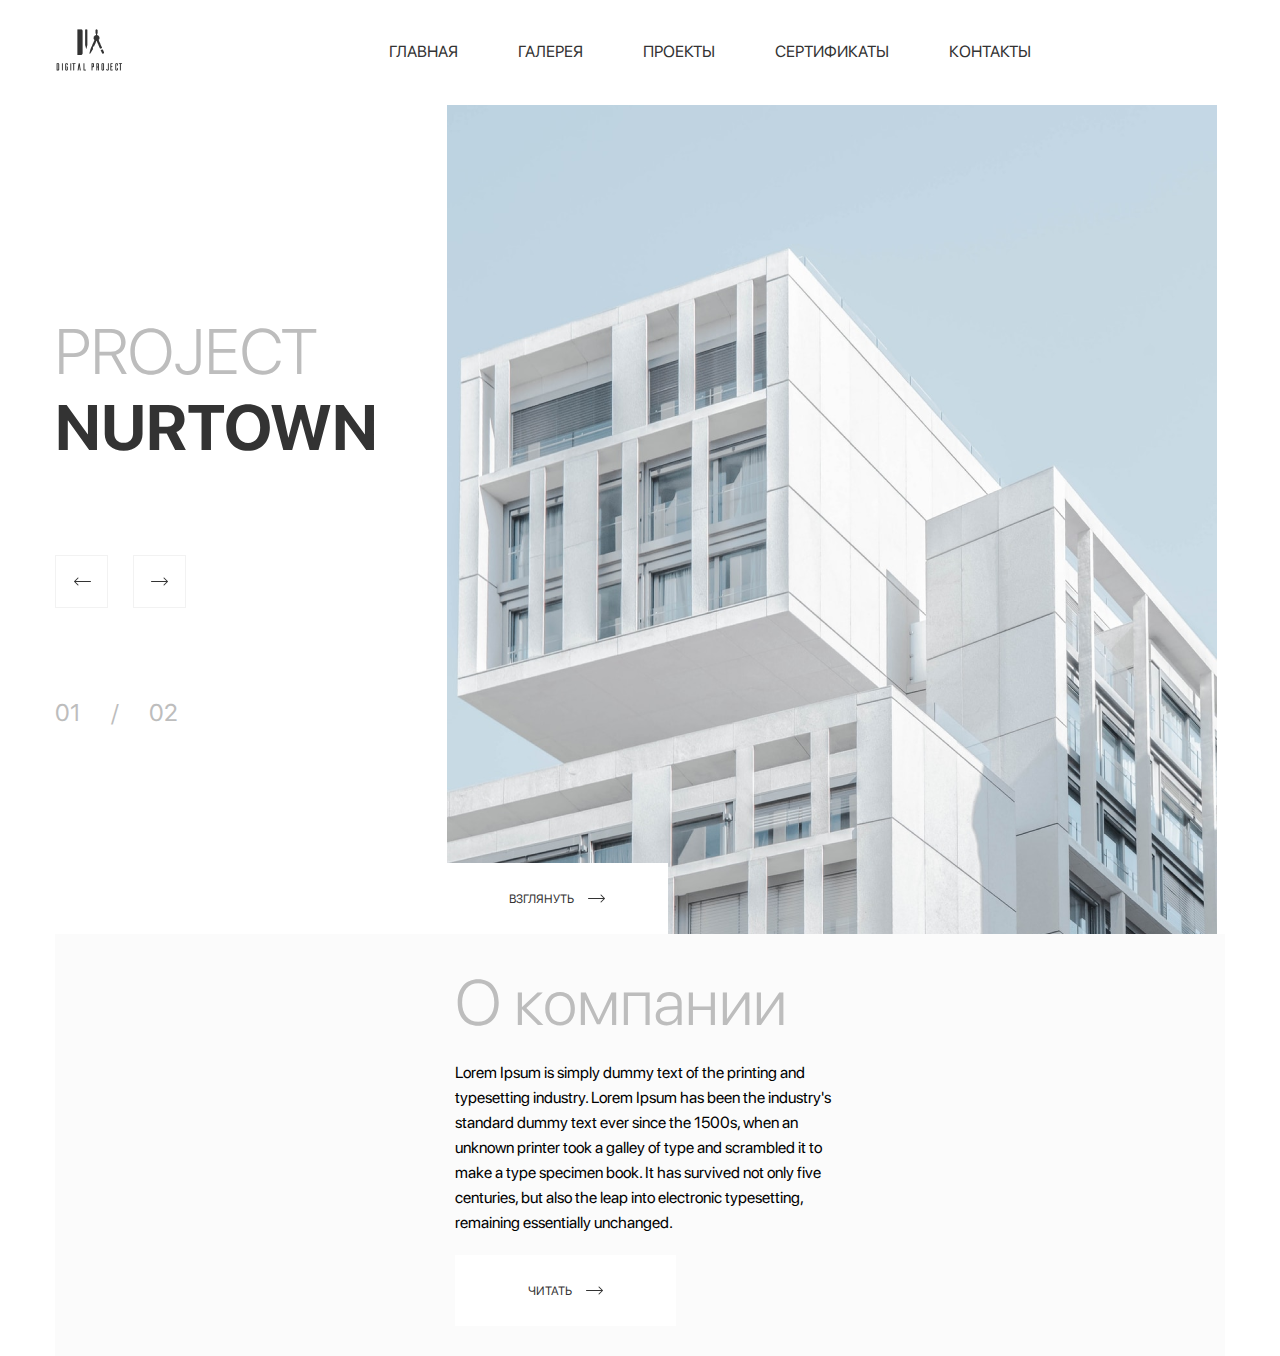
==== index.html @ 96fd4542 "s" ====
<!DOCTYPE html>
<html lang="en">
<head>
    <meta charset="UTF-8">
    <meta name="viewport" content="width=device-width, initial-scale=1.0">
    <title>DIGITAL PROJECT</title>
    <link rel="stylesheet" href="style.css">
</head>
<body>
    <div class="container">
        <header class="logo-navigation">
            <img src="image/logo.png" alt="" class="logo">
            <nav class="navigation">
                <a href="">ГЛАВНАЯ</a>
                <a href="">ГАЛЕРЕЯ</a>
                <a href="">ПРОЕКТЫ</a>
                <a href="">СЕРТИФИКАТЫ</a>
                <a href="">КОНТАКТЫ</a>
            </nav>
        </header>

        <div class="PROJECT-NURTOWN">
            <div class="name-button">
                <h1>PROJECT<br>
                <span id="NURTOWN">NURTOWN</span></h1>

                <div class="button-slider">
                    <button id="prev"><img src="image/row-right.png" alt=""></button>
                    <button id="next"><img src="image/row-right.png" alt=""></button>
                </div>

                <div class="num-slides">
                    <h2><span class="num-change">01</span> / 02</h2>
                </div>
            </div>

            <div class="slider-wrapper">
                <button class="transition-button">ВЗГЛЯНУТЬ <img src="image/row-right.png" alt=""></button>
                <div class="slider">                    
                    <img src="image/PN1.png" alt="" id="slide-1">
                    <img src="image/PN2.jpg" alt="" id="slide-2">
                </div>
            </div>
        </div>

        <div class="About-Company">
            <!-- <div class="photo-office">
                <div class="right-photo">
                    <img src="image/about_company1.png" alt="">
                    <img src="image/about_company3.png" alt="">
                </div>
                <img src="image/about_company2.png" alt="">
            </div> -->

            <div class="adout-us">
                <h1>О компании</h1>
                <p>Lorem Ipsum is simply dummy text of the printing and typesetting industry. Lorem Ipsum has been the industry's standard dummy text ever since the 1500s, when an unknown printer took a galley of type and scrambled it to make a type specimen book. It has survived not only five centuries, but also the leap into electronic typesetting, remaining essentially unchanged.</p>
                <button class="transition-button">ЧИТАТЬ <img src="image/row-right.png" alt=""></button>
            </div>
        </div>
    </div>
    <script src="main.js"></script>
</body>
</html>
---- style.css ----
@font-face{
    font-family: 'TTHoves-reg';
    src: url(font/TTHoves/TTHoves-Regular.eot);
}
@font-face{
    font-family: 'TTHoves-light';
    src: url(font/TTHoves/TTHoves-Light.eot);
}
@font-face{
    font-family: 'TTHoves-bold';
    src: url(font/TTHoves/TTHoves-Bold.eot);
}
@font-face{
    font-family: 'SFPD-bold';
    src: url(font/SFPD/SF-Pro-Display-Bold.otf);
}
@font-face{
    font-family: 'SFPD-reg';
    src: url(font/SFPD/SF-Pro-Display-Regular.otf);
}
@font-face{
    font-family: 'SFPD-light';
    src: url(font/SFPD/SF-Pro-Display-Light.otf);
}
*{
    margin: 0 auto;
    padding: 0;
    font-family: 'SFPD-reg';
    font-weight: 300;
    text-decoration: none;
    color: #333333;
}
.hidden{
    display: none;
}
/* Общий контейнер */
.container{
    max-width: 1170px;
    width: 100%;
    margin-top: 29px;
}
/* блок с навигацией и лого */
.logo-navigation{
    display: flex;
    justify-content: space-between;
    align-items: center;
    margin-bottom: 32px;
}
/* лого */
.logo{
    margin: 0;
}
/* стили для ссылок в навигации */
.navigation a{
    padding: 0px 30px;
    display: inline-block;
}
.navigation a::after{
	content: "";
    display: block;
    bottom: -3px;
    width: 0;
    left: 0;
    right: 0;
    margin: 0 auto;
    height: 1px;
    background-color: #333333;
    transition: width 0.5s, opacity 0.8s;
}
.navigation a::before{
	content: "";
    display: block;
    bottom: -3px;
    width: 0;
    height: 1px;
    left: 0;
    right: 0;
    margin: 0 auto;
    background-color: #333333;
    transition: width 0.5s, opacity 0.8s;
}
.navigation a:hover:after,
.navigation a:hover:before{
    width: 100%;
    left: 0;
    right: 0;
    margin: 0 auto;
}
.navigation{
margin-left: 20%;
    display: flex;
}
/* блок с слайдером */
.PROJECT-NURTOWN{
    display: flex;
}
.name-button{
    margin: 0;
    display: flex;
    flex-direction: column;
    justify-content: center;
}
.name-button h1{
    color: #BDBDBD;
    font-family: 'SFPD-light';
    font-size: 64px;
}
#NURTOWN{
    font-family: 'SFPD-bold';
    font-size: 64px;
}
.button-slider{
    margin: 90px 0px;
}
/* кнопки переключения слайдов и их стили */
#prev,#next{
    width: 53px;
    height: 53px;
    background-color: #ffff;
    border: #F2F2F2 solid 1px;
    transition: 1s;
}
#prev:hover
,#next:hover{
    background-color: #F9F9F9;
}
#prev img{
    transform: scaleX(-1);
}
#prev{
    margin-right: 22px;
}
/* номер слайда */
.num-slides{
    margin: 0;
}
.num-slides h2{
    word-spacing:25px;
    color: #BDBDBD;
}
.num-change{
    
    color: #BDBDBD;
}
/* слайдер */
.slider{
    width: 770px;
    height: 829px;
    z-index: 1;
}
.slide-active{
    opacity: 1;
}
#slide-1, #slide-2{
    position: absolute;
    width: 770px;
    height: 829px;
    transition: opacity 2s ease; 
    z-index: 0;
}

.slider-wrapper button{
    z-index: 2;
    position: absolute;
}
.transition-button{
    text-align: center;
    word-spacing:12px;
    width: 221px;
    height: 71px;
    border: none;
    background-color: white;
    cursor: pointer;
    font-size: 12px;
}
.slider-wrapper{
    margin-left: 69px;
    display: flex;
    align-items: end;
}

.About-Company{
    background-color: #FBFBFB;
    display: flex;
    align-items: center;
    justify-content: center;
}
.adout-us h1{
    font-family: 'SFPD-light';
    font-size: 64px;
    color: #BDBDBD;
}
.adout-us p{
    color:black;
    line-height: 25px;
    max-width: 400px;
    margin: 20px 0px;
}
.adout-us{
    margin: 30px 0px 30px 30px;
}
.right-photo{
    display: flex;
    flex-direction: column;
    margin-right: 30px;
}
.right-photo img:first-child{
    margin-bottom: 30px;
}
.photo-office{
    display: flex;
    align-items: center;
    margin: 30px 0px;
}





@media (max-width:768px) {
    .navigation{
        margin-left: 20%;
        display: flex;
    }
}
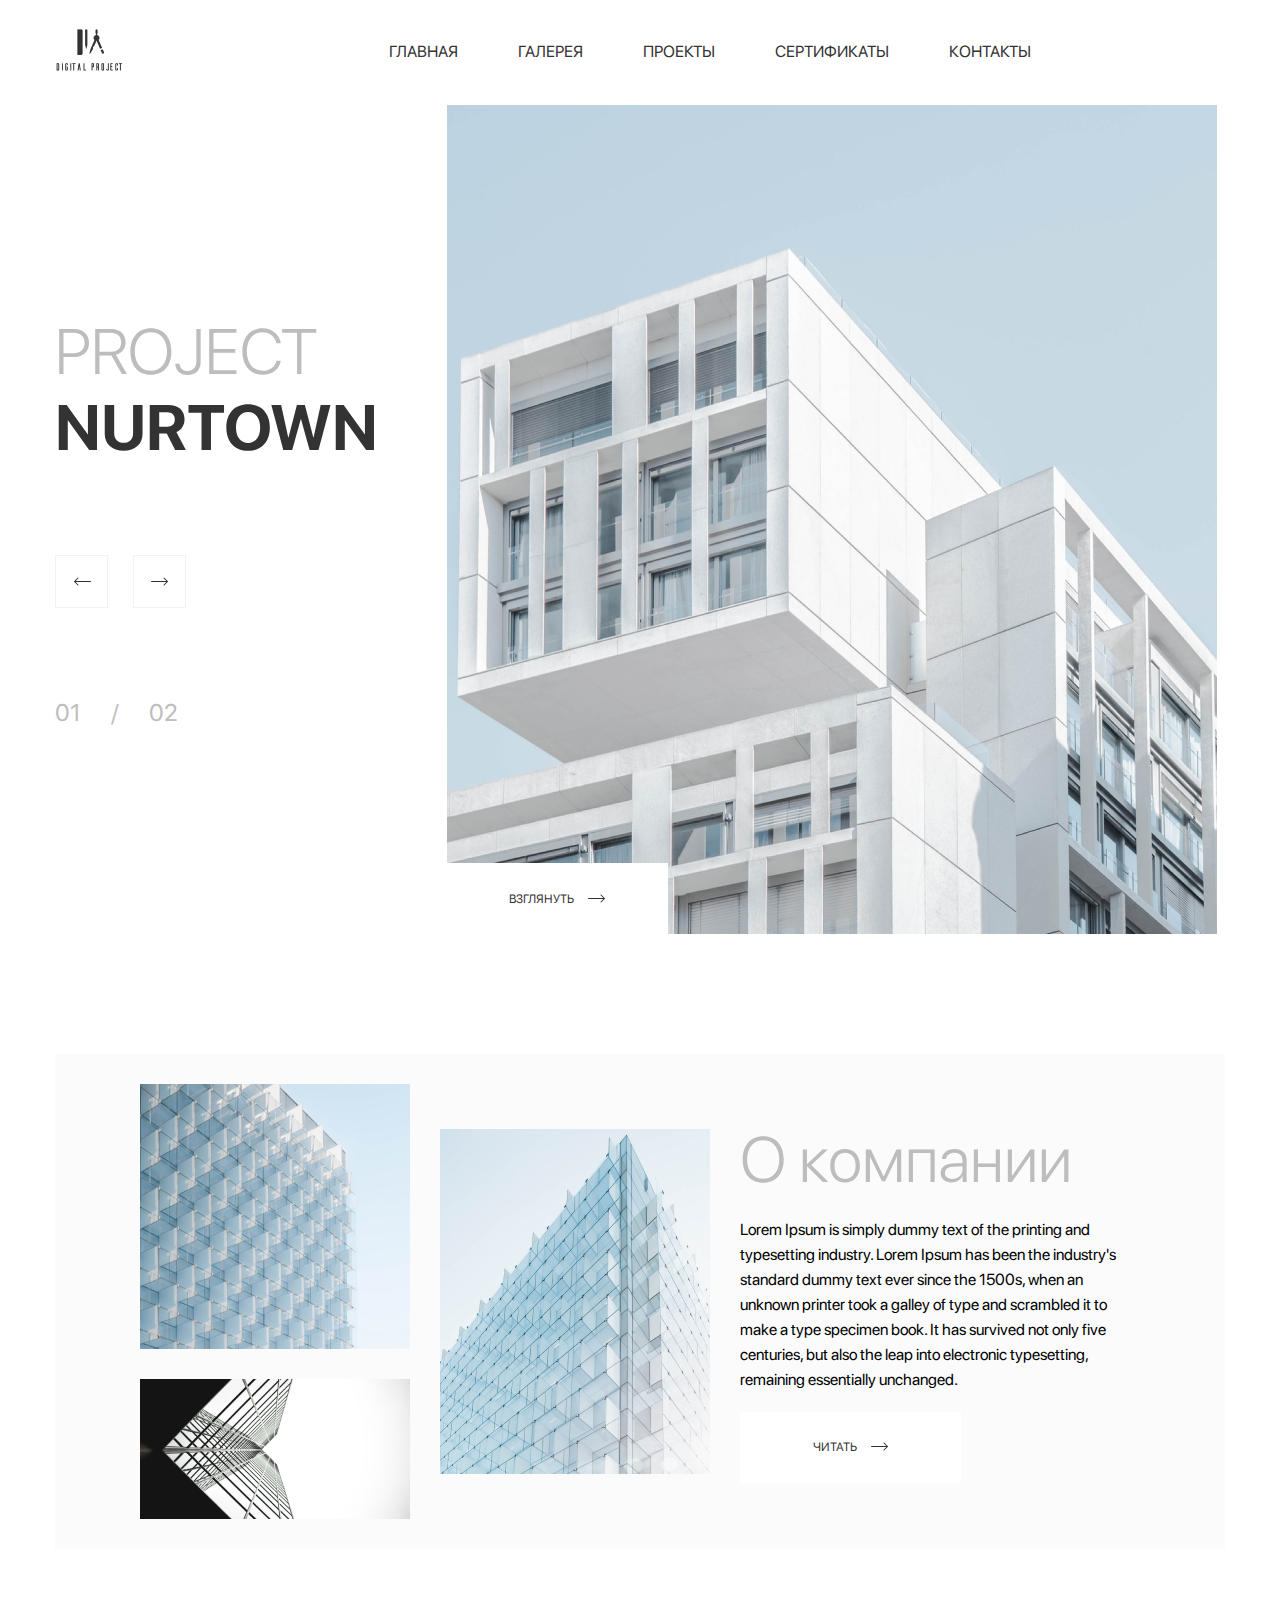
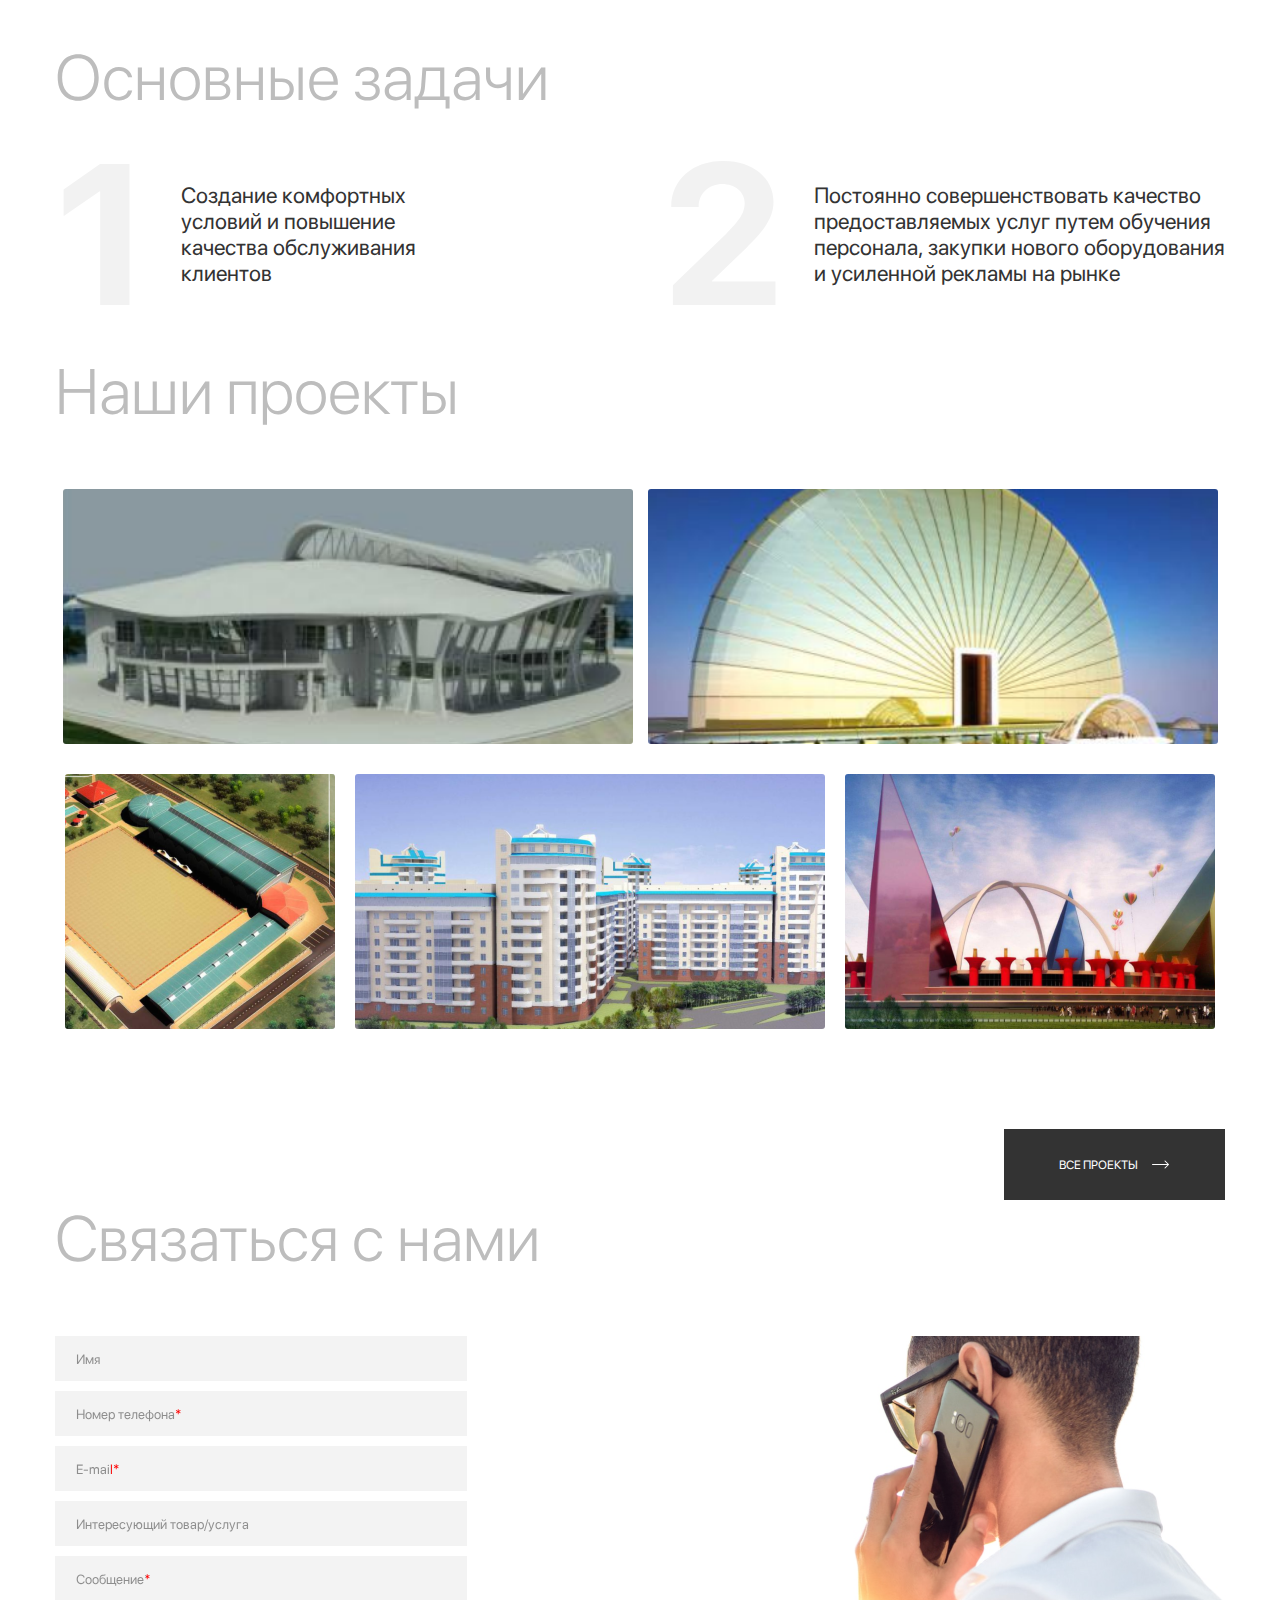
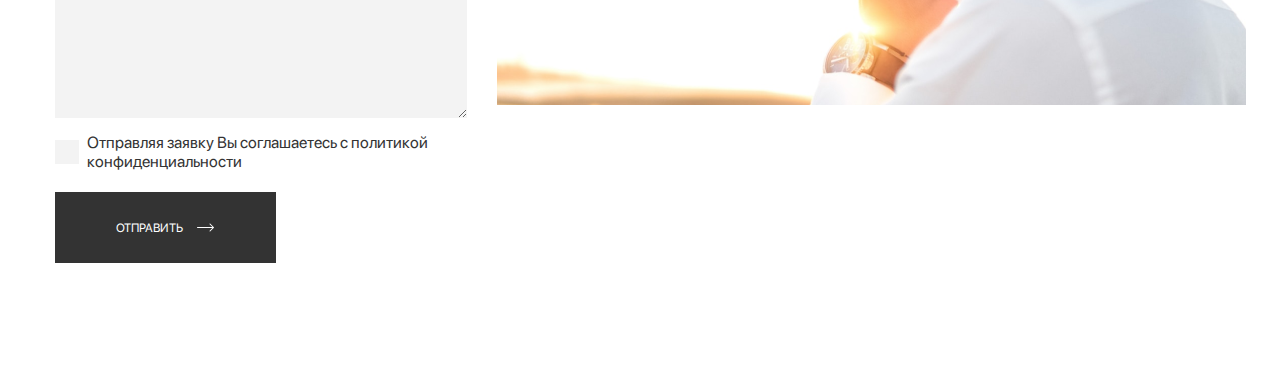
==== commit e510ade9: "new" ====
--- a/index.html
+++ b/index.html
@@ -44,13 +44,13 @@
         </div>
 
         <div class="About-Company">
-            <!-- <div class="photo-office">
+            <div class="photo-office">
                 <div class="right-photo">
                     <img src="image/about_company1.png" alt="">
                     <img src="image/about_company3.png" alt="">
                 </div>
                 <img src="image/about_company2.png" alt="">
-            </div> -->
+            </div>
 
             <div class="adout-us">
                 <h1>О компании</h1>
@@ -58,7 +58,109 @@
                 <button class="transition-button">ЧИТАТЬ <img src="image/row-right.png" alt=""></button>
             </div>
         </div>
+
+        <div class="main-task">
+            <h1>Основные задачи</h1>
+            <div class="num-task">
+                <div class="r-tusk">
+                    <span class="big-number">1</span>
+                    <p class="text-task">Создание комфортных<br>
+                        условий и повышение<br>
+                        качества обслуживания<br>
+                        клиентов</p>
+                </div>
+                <div class="l-tusk">
+                    <span class="big-number">2</span>
+                    <p class="text-task">Постоянно совершенствовать качество<br>
+                        предоставляемых услуг путем обучения<br>
+                        персонала, закупки нового оборудования<br>
+                        и усиленной рекламы на рынке</p>
+                </div>
+            </div>
+        </div>
+
+        <div class="our-projects">
+           <h1 class="title">Наши проекты</h1>
+            <div class="projects">
+                <!-- проекты сверху -->
+                <div class="upper">
+                    <!-- проект 1 -->
+                    <div class="thumbs">
+                        <img src="image/project_main1.png" />
+                        <div class="caption">
+                            <span class="title">ДОСУГОВЫЙ ЦЕНТР</span>
+                            <span class="info"><button class="info-button">ПОДРОБНЕЕ <img src="image/row-right-white.png" alt="" class="info-image"></button></span>
+                        </div>
+                    </div>
+                    <!-- проект 2 -->
+                    <div class="thumbs">
+                        <img src="image/project_main2.png"/>
+                        <div class="caption">
+                            <span class="title">РАМПА</span>
+                            <span class="info"><button class="info-button">ПОДРОБНЕЕ <img src="image/row-right-white.png" alt="" class="info-image"></button></span>
+                        </div>
+                    </div>
+                </div>
+                <!-- проекты снизу -->
+                <div class="down">
+                    <!-- проект 1 -->
+                    <div class="thumbs">
+                        <img src="image/project_main3.png" id="image-info1"/>
+                        <div class="caption">
+                            <span class="title">ПОЛЕ</span>
+                            <span class="info"><button class="info-button">ПОДРОБНЕЕ <img src="image/row-right-white.png" alt="" class="info-image"></button></span>
+                        </div>
+                    </div>
+                    <!-- проект 2 -->
+                    <div class="thumbs">
+                        <img src="image/project_main4.png" id="image-info2"/>
+                        <div class="caption">
+                            <span class="title">ОТЕЛЬ</span>
+                            <span class="info"><button class="info-button">ПОДРОБНЕЕ <img src="image/row-right-white.png" alt="" class="info-image"></button></span>
+                        </div>
+                    </div>
+                    <!-- проект 3 -->
+                    <div class="thumbs">
+                        <img src="image/project_main5.png" id="image-info3"/>
+                        <div class="caption">
+                            <span class="title">ПАРК</span>
+                            <span class="info"><button class="info-button">ПОДРОБНЕЕ <img src="image/row-right-white.png" alt="" class="info-image"></button></span>
+                        </div>
+                    </div>
+                </div>
+
+            </div>
+            <div class="button-container">
+                <button class="button-black">ВСЕ ПРОЕКТЫ <img src="image/row-right-white.png" alt=""></button>
+            </div>
+        </div>
+
+        <div class="contact-us">
+            <h1 class="title">Связаться с нами</h1>
+            <div class="form-and-image">
+                <form action="post" class="form">
+                    <input type="text" placeholder="Имя" class="name">
+                    <input name="phone" data-phone-pattern class="phone" placeholder="Номер телефона*" required>
+                    <input type="email" placeholder="E-mail*" required class="email">
+                    <input type="text" placeholder="Интересующий товар/услуга" class="item">
+                    <textarea name="comment" placeholder="Сообщение*" class="textarea" required></textarea>
+                    <div class="checkbox-access">
+                        <input type="checkbox" class="custom-checkbox" id="happy" name="happy" value="yes">
+                        <label for="happy" class="access">
+                            Отправляя заявку Вы соглашаетесь с политикой<br>
+                            конфиденциальности
+                        </label>
+                    </div>
+                    <button class="button-black" id="but">ОТПРАВИТЬ <img src="image/row-right-white.png" alt=""></button>
+                </form>
+                <img src="image/contact.png" alt="" class="contact-image">
+            </div>
+        </div>
     </div>
+    <footer>
+            
+    </footer>
+    <script src="mask-number.js"></script>
     <script src="main.js"></script>
 </body>
 </html>--- a/style.css
+++ b/style.css
@@ -184,6 +184,7 @@
     display: flex;
     align-items: center;
     justify-content: center;
+    margin-top: 120px;
 }
 .adout-us h1{
     font-family: 'SFPD-light';
@@ -212,14 +213,300 @@
     align-items: center;
     margin: 30px 0px;
 }
-
-
-
-
-
-@media (max-width:768px) {
-    .navigation{
-        margin-left: 20%;
-        display: flex;
-    }
+/* Основные задачи */
+.main-task{
+    margin-top: 90px;
+}
+.main-task h1{
+    font-size: 64px;
+    color: #BDBDBD;
+    font-family: 'SFPD-light';
+}
+.num-task{
+    
+    display: flex;
+    justify-content: space-between;
+}
+.r-tusk, .l-tusk{
+    display: flex;
+    align-items: center;
+    margin: 0;
+}
+.big-number{
+    font-family: 'SFPD-bold';
+    color: #F2F2F2;
+    font-size: 200px;
+    margin-right: 30px;
+}
+.text-task{
+    font-size: 22px;
+}
+
+.title{
+    color: #BDBDBD;
+    font-family: 'SFPD-light';
+    font-size: 64px;
+    margin-bottom: 60px;
+}
+.upper{
+    display: flex;
+    height: 255px;
+    margin-bottom: 30px;
+}
+.down{
+    display: flex;
+}
+#image-info1{
+    margin: 0;
+    width: 270px;
+    height: 255px;
+}
+#image-info2{
+    margin: 0;
+    width: 470px;
+    height: 255px;
+}
+#image-info3{
+    margin: 0;
+    width: 370px;
+    height: 255px;
+}
+.down > .thumbs:nth-child(2){
+    width: 470px;
+}
+.down > .thumbs:nth-child(1){
+    width: 270px;
+}
+.down > .thumbs:nth-child(3){
+    width: 370px;
+}
+
+.thumbs {
+    width: 100%;
+    max-width: 570px;
+    margin-bottom: 100px;
+    height: 255px;
+    opacity: .99;
+    overflow: hidden;
+    position: relative;
+    border-radius: 3px;
+
+  }
+  .thumbs:before {
+    content: '';
+    background: linear-gradient(to bottom, transparent 0%, rgba(0, 0, 0, 0.7) 100%);
+    width: 100%;
+    height: 50%;
+    opacity: 0;
+    position: absolute;
+    top: 100%;
+    left: 0;
+    z-index: 2;
+    transition-property: top, opacity;
+    transition-duration: 0.3s;
+  }
+  .thumbs img {
+    display: block;
+    width: 100%; /* ширина картинки */
+    height: auto; /* высота картинки */
+    backface-visibility: hidden;
+  }
+  .thumbs .caption {
+    width: 100%;
+    padding: 20px;
+    color: #ffff;
+    position: absolute;
+    bottom: 0;
+    left: 0;
+    z-index: 3;
+    text-align: start;
+  }
+  .thumbs .caption span {
+    display: block;
+    opacity: 0;
+    position: relative;
+    top: 100px;
+
+    transition-property: top, opacity;
+
+    transition-duration: 0.3s;
+
+    transition-delay: 0s;
+  }
+  .thumbs .caption .title {
+    line-height: 1;
+    font-family: 'SFPD-bold';
+    font-size: 64px;
+    color: white;
+    text-align: start;
+  }
+  .thumbs .caption .info {
+    text-align: start;
+    line-height: 1.2;
+    margin-top: 5px;
+    font-size: 12px;
+  }
+  .thumbs:focus:before,
+  .thumbs:focus span, .thumbs:hover:before,
+  .thumbs:hover span {
+    opacity: 1;
+  }
+  .thumbs:focus:before, .thumbs:hover:before {
+    top: 50%;
+  }
+  .thumbs:focus span, .thumbs:hover span {
+    top: 0;
+  }
+  .thumbs:focus .title, .thumbs:hover .title {
+    transition-delay: 0.15s;
+  }
+  .thumbs:focus .info, .thumbs:hover .info {
+    transition-delay: 0.25s;
+  }
+  .info-button{
+    cursor: pointer;
+    text-align: start;
+    display: flex;
+    font-size: 12px;
+    background: none;
+    color:white;
+    border: none;
+    margin: 0;
+  }
+  .info-image{
+    text-align: start;
+    padding-left: 12px;
+    width: 24px;
+    height: 24px;
+  }
+  .button-container{
+    display: flex;
+    justify-content: end;
+  }
+  .button-black{
+    font-family: 'SFPD-reg';
+    margin: 0;
+    line-height: 12px; /* 100% */
+    color: white;
+    text-align: center;
+    width: 221px;
+    height: 71px;
+    border: none;
+    background-color: #333333;
+    cursor: pointer;
+    font-size: 12px;
+  }
+  .button-black img{
+    margin-left: 12px;
+  }
+
+input{
+    margin: 0;
+    color: black;
+    width: 391px;
+    height: 45px;
+    background-color: #F3F3F3;
+    border: none;
+    margin-bottom: 10px;
+    padding-left: 21px;
+}
+textarea{
+    padding:15px 0px 0px 21px;
+    border: none;
+    margin: 0;
+    width: 391px;
+    height: 147px;
+    background-color: #F3F3F3;
+    margin-bottom: 15px;
+}
+.checkbox-access{
+    display: flex;
+    margin: 0;
+}
+.checkbox-access input{
+    width: 24px;
+    margin-right: 16px;
+}
+.access{
+    margin: 0;
+}
+.form{
+    display: flex;
+    flex-direction: column;
+}
+.item::-webkit-input-placeholder {
+    background: -webkit-linear-gradient(left, #8D8D8D 0%, #8D8D8D 72%,red 0%, red 0%);
+    -webkit-background-clip: text;
+    -webkit-text-fill-color: transparent;
+}
+.name::-webkit-input-placeholder {
+    background: -webkit-linear-gradient(left, #8D8D8D 0%, #8D8D8D 72%,red 0%, red 0%);
+    -webkit-background-clip: text;
+    -webkit-text-fill-color: transparent;
+  }
+.phone::-webkit-input-placeholder {
+  background: -webkit-linear-gradient(left, #8D8D8D 0%, #8D8D8D 25.2%,red 0%, red 10%);
+  -webkit-background-clip: text;
+  -webkit-text-fill-color: transparent;
+}
+.email::-webkit-input-placeholder {
+    background: -webkit-linear-gradient(left, #8D8D8D 0%, #8D8D8D 9%,red 0%, red 10%);
+    -webkit-background-clip: text;
+    -webkit-text-fill-color: transparent;
+  }
+.textarea::-webkit-input-placeholder {
+    background: -webkit-linear-gradient(left, #8D8D8D 0%, #8D8D8D 18%,red 0%, red 10%);
+    -webkit-background-clip: text;
+    -webkit-text-fill-color: transparent;
+  }
+.form-and-image{
+    display: flex;
+    align-items: start;
+}
+
+.contact-image{
+    margin-left: 30px;
+}
+
+.custom-checkbox {
+    border-color: none;
+    background-color: none;
+    width: 24px;
+    height: 24px;
+    position: absolute;
+    z-index: -1;
+    opacity: 0;
+  }
+  .custom-checkbox+label {
+    display: inline-flex;
+    align-items: center;
+    user-select: none;
+  }
+  .custom-checkbox+label::before {
+    content: '';
+    display: inline-block;
+    width: 24px;
+    height: 24px;
+    flex-shrink: 0;
+    flex-grow: 0;
+    border: none;
+    margin-right: 0.5em;
+    background-color: #F3F3F3;
+    background-repeat: no-repeat;
+    background-position: center center;
+    background-size: 50% 50%;
+  }
+  .custom-checkbox:checked+label::before {
+    border-color: none;
+    background-color: none;
+    background-image: url("/image/path.png");
+  }
+#but{
+    margin-top: 21px;
+}
+
+footer{
+    
+    background-color: #2C2C2C;
+    margin-top: 120px;
 }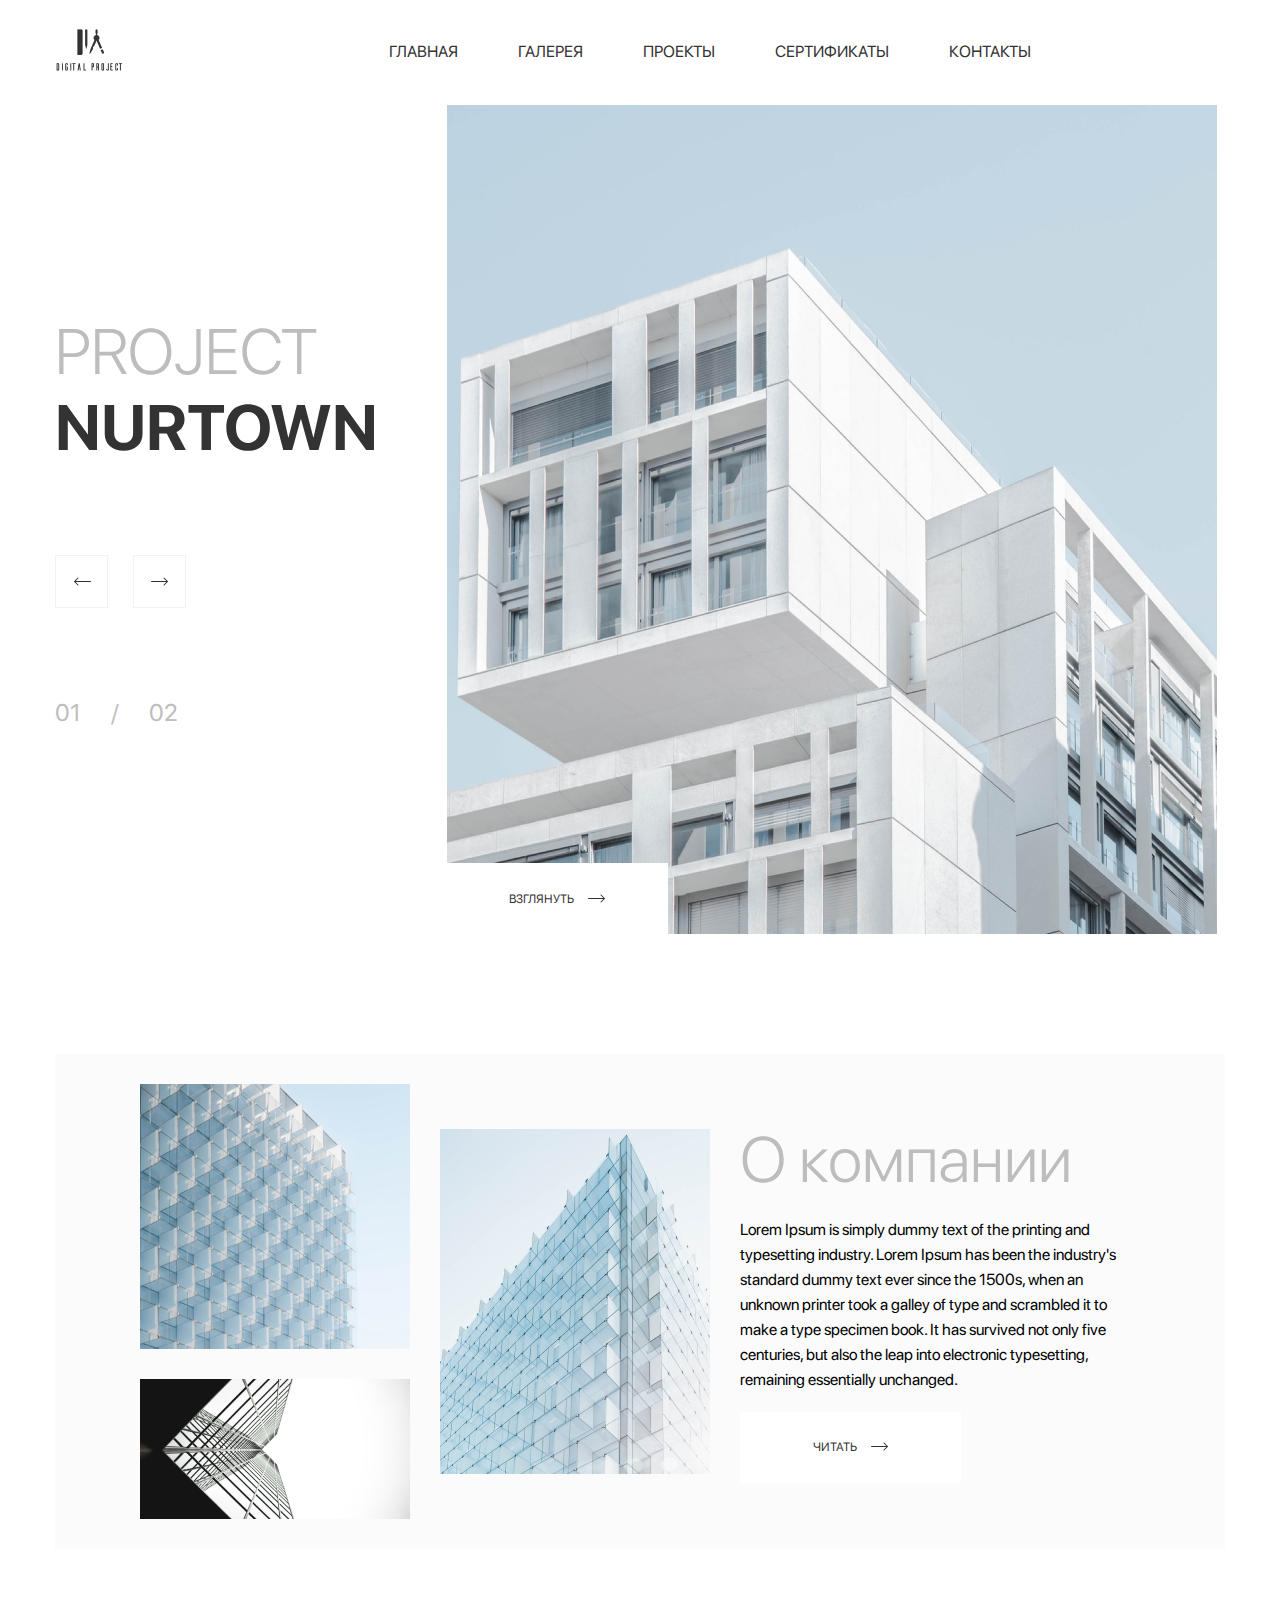
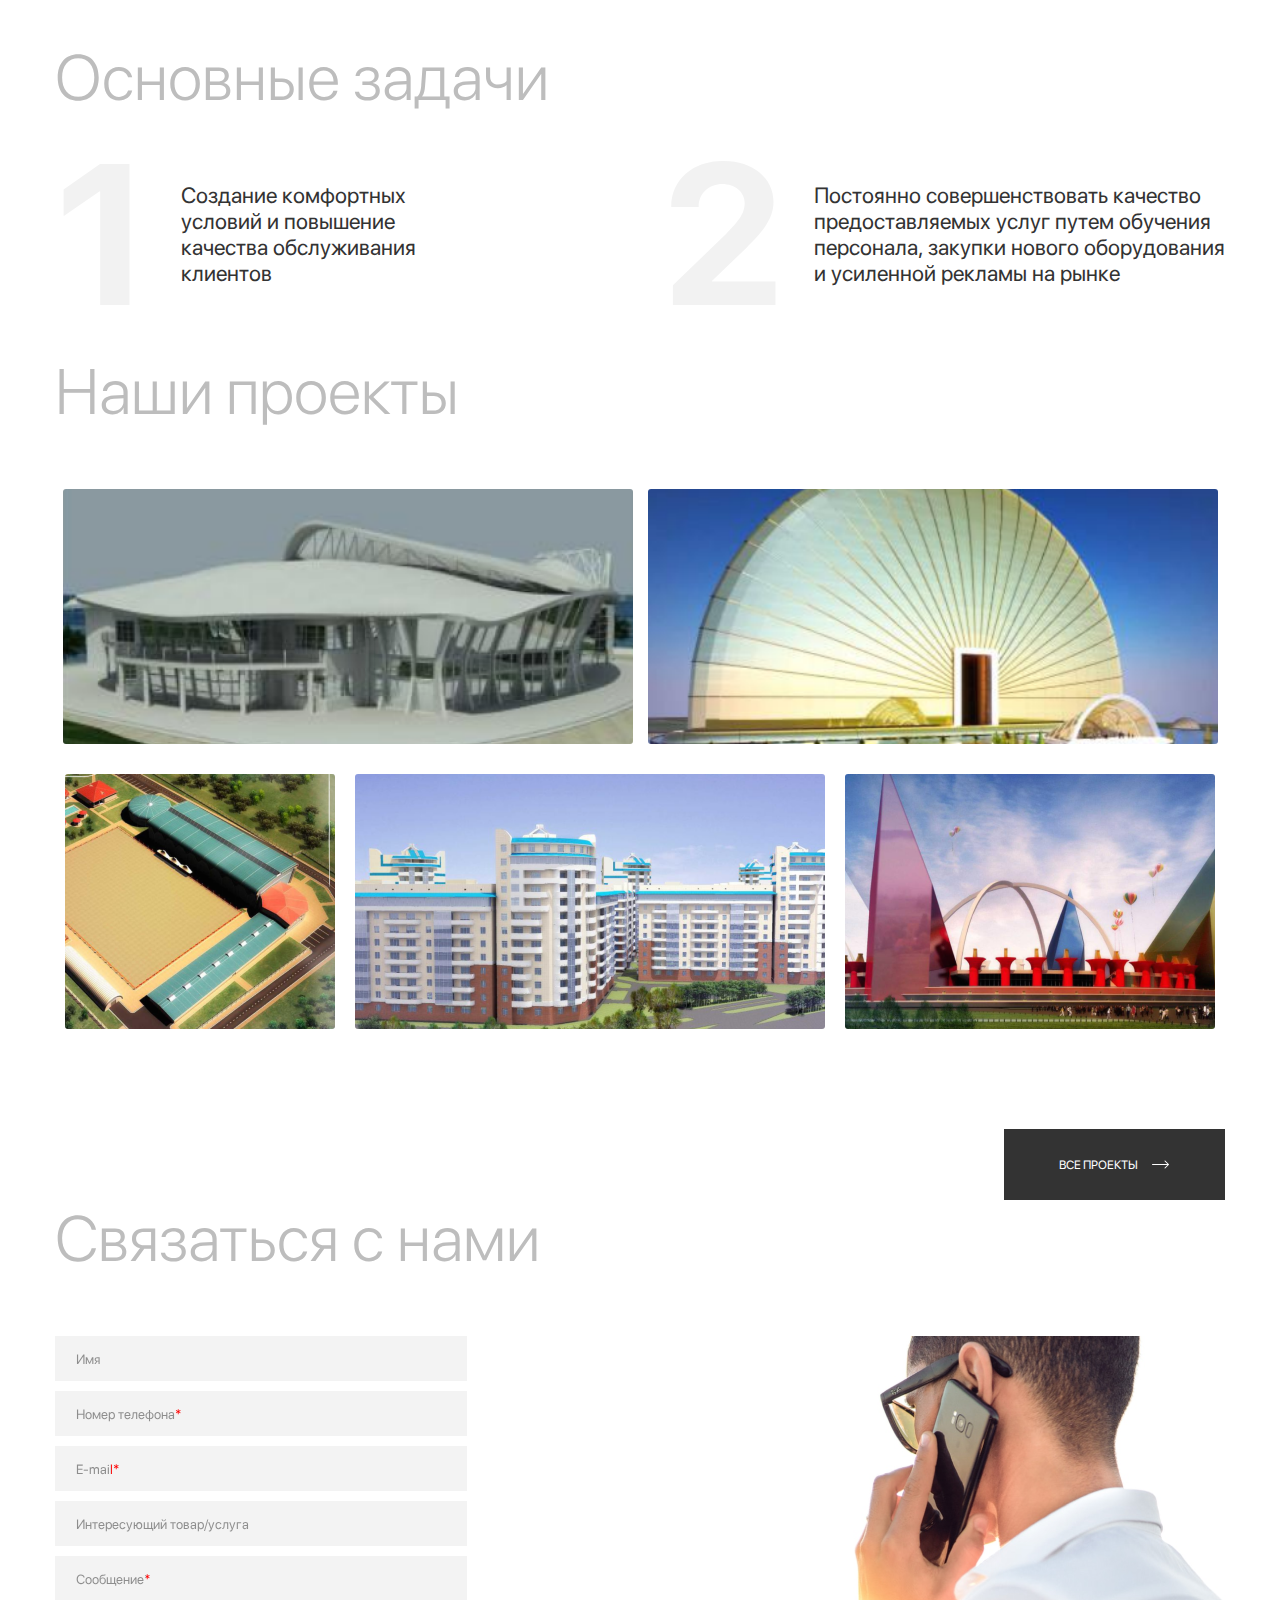
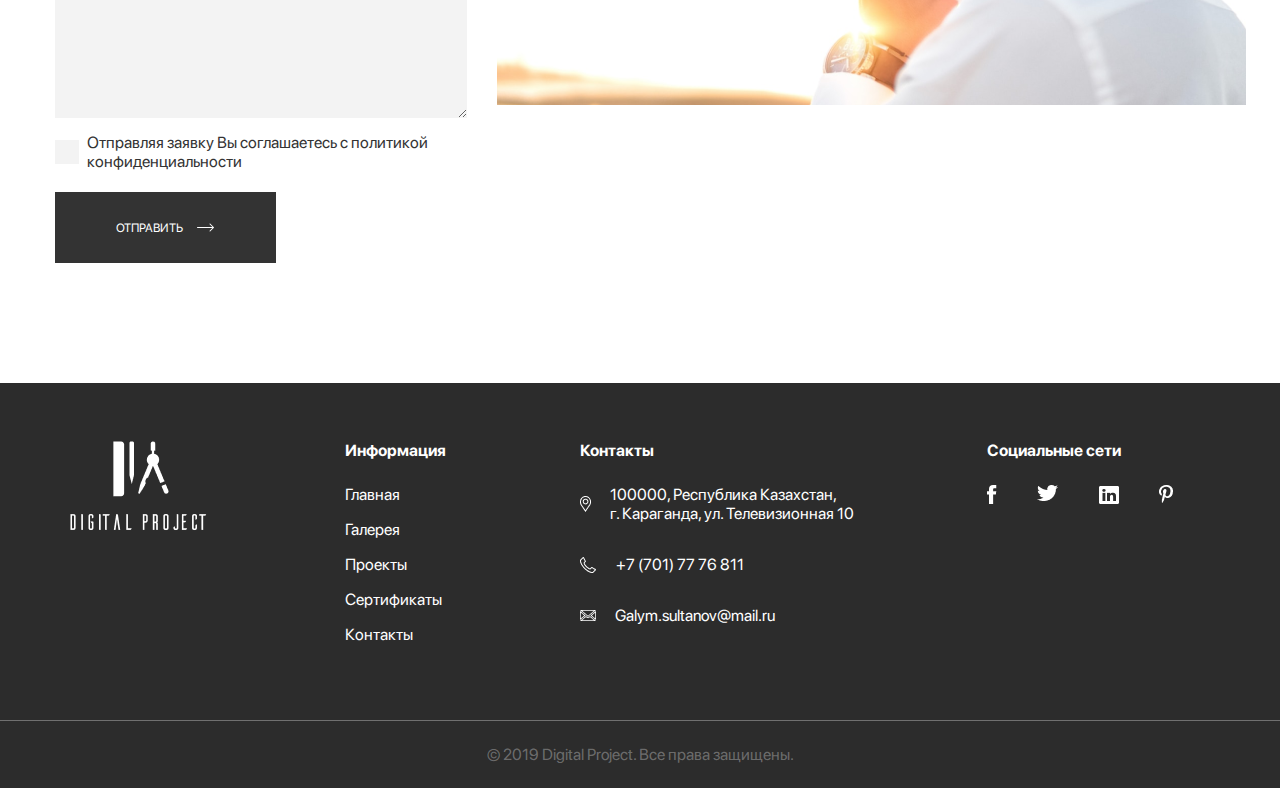
==== commit 5489d909: "Add files via upload" ====
--- a/index.html
+++ b/index.html
@@ -138,29 +138,84 @@
         <div class="contact-us">
             <h1 class="title">Связаться с нами</h1>
             <div class="form-and-image">
-                <form action="post" class="form">
+                <form  class="form">
                     <input type="text" placeholder="Имя" class="name">
                     <input name="phone" data-phone-pattern class="phone" placeholder="Номер телефона*" required>
                     <input type="email" placeholder="E-mail*" required class="email">
                     <input type="text" placeholder="Интересующий товар/услуга" class="item">
                     <textarea name="comment" placeholder="Сообщение*" class="textarea" required></textarea>
                     <div class="checkbox-access">
-                        <input type="checkbox" class="custom-checkbox" id="happy" name="happy" value="yes">
+                        <input type="checkbox" class="custom-checkbox" id="happy" name="happy" value="yes" required>
                         <label for="happy" class="access">
                             Отправляя заявку Вы соглашаетесь с политикой<br>
                             конфиденциальности
                         </label>
                     </div>
-                    <button class="button-black" id="but">ОТПРАВИТЬ <img src="image/row-right-white.png" alt=""></button>
+                    <button type="button" class="button-black" id="but">ОТПРАВИТЬ <img src="image/row-right-white.png" alt=""></button>
                 </form>
                 <img src="image/contact.png" alt="" class="contact-image">
             </div>
         </div>
+
+        <div class="popup-ths hidden-popup">
+            <div class="popup-content">
+                <div class="close"><img src="image/close.png" alt=""></div>
+                <img src="image/success.png" alt="" class="success-image">
+                <h1 class="success-title">Спасибо !</h1>
+                <p class="success-text">Ваше сообщение отправлено мы свяжемся с вами в <br>ближайшее время</p>
+                <button class="button-black" id="success-button">ВЕРНУТСЯ НАЗАД</button>
+            </div>
+        </div>
     </div>
+
     <footer>
-            
+        <div class="up-footer">
+            <img src="image/logo-white.png" alt=""> 
+
+            <div class="information">
+                <h1 class="title-footer">Информация</h1>
+                <nav class="information-content">
+                    <a href="" class="information-item">Главная</a>
+                    <a href="" class="information-item">Галерея</a>
+                    <a href="" class="information-item">Проекты</a>
+                    <a href="" class="information-item">Сертификаты</a>
+                    <a href="" class="information-item">Контакты</a>
+                </nav>
+            </div>
+    
+            <div class="contact">
+                <h1 class="title-footer">Контакты</h1>
+                <div class="content-contact">
+                    <img src="image/geo.png" alt="">
+                    <p>100000, Республика Казахстан,<br> г. Караганда, ул. Телевизионная 10</p>
+                </div>
+    
+                <div class="content-contact">
+                    <img src="image/phone.png" alt="">
+                    <p>+7 (701) 77 76 811</p>
+                </div>
+    
+                <div class="content-contact">
+                    <img src="image/mail.png" alt="">
+                    <p>Galym.sultanov@mail.ru</p>
+                </div>
+            </div>
+    
+            <div class="social">
+                <h1 class="title-footer">Социальные сети</h1>
+                <div class="content-social">
+                    <a href=""><img src="image/facebook.png" alt=""></a>
+                    <a href=""><img src="image/twitter.png" alt=""></a>
+                    <a href=""><img src="image/Linked In.png" alt=""></a>
+                    <a href=""><img src="image/pininterest.png" alt=""></a>
+                </div>
+            </div>
+        </div>
+
+        <div class="down-footer">
+            <p>© 2019 Digital Project. Все права защищены.</p>
+        </div>
     </footer>
-    <script src="mask-number.js"></script>
     <script src="main.js"></script>
 </body>
 </html>--- a/style.css
+++ b/style.css
@@ -505,8 +505,106 @@
     margin-top: 21px;
 }
 
+
+
+
+.popup-ths{
+    display: flex;
+    align-items: center;
+    width:100%;
+    min-height:100%;
+    background-color: rgba(0,0,0,0.5);
+    overflow:hidden;
+    position:fixed;
+    top:0px;
+    left: 0px;
+    right: 0px;
+    z-index: 100;
+}
+.popup-content{
+    max-width: 526px;
+    padding: 22px 16px;
+    background-color:#ffff;
+    display: flex;
+    flex-direction: column;
+}
+.close{
+    margin: 0;
+    display: flex;
+    justify-content: end;
+    cursor: pointer;
+}
+.close img{
+    margin: 0;
+}
+.success-text{
+    margin: 27px 0px 41px 0px;
+    text-align: center;
+}
+#success-button{
+    margin: 0 auto;
+    width: 391px;
+    height: 42px;
+}
+.hidden-popup{
+    display: none;
+}
+
+
 footer{
-    
     background-color: #2C2C2C;
     margin-top: 120px;
+}
+.up-footer{
+    padding-top: 58px;
+    display: flex;
+    align-items: start;
+    margin-bottom: 60px;
+}
+.title-footer{
+    color: #ffffff;
+    font-size: 16px;
+    font-family: 'SFPD-bold';
+    padding-bottom: 25px;  
+}
+.information-content{
+    display: flex;
+    flex-direction: column;
+}
+.information-content a{
+    margin:0px 0px 16px 0px;
+    color: #ffff;  
+}
+
+.content-contact{
+    margin: 0;
+    display: flex;
+    align-items: center;
+    padding-bottom: 32px;
+}
+.content-contact p{
+    margin: 0;
+    color: white;
+}
+.content-contact img{
+    padding-right: 19px;
+    margin: 0;
+}
+
+.content-social{
+    display: flex;
+}
+.content-social a{
+    margin-right: 40px;
+}
+
+.down-footer{
+    border-top: 1px #c8c8c870 solid;
+    display: flex;
+    justify-content: center ;
+
+}
+.down-footer p{
+    color: #c8c8c86c;
+    margin: 24px 0px;
 }